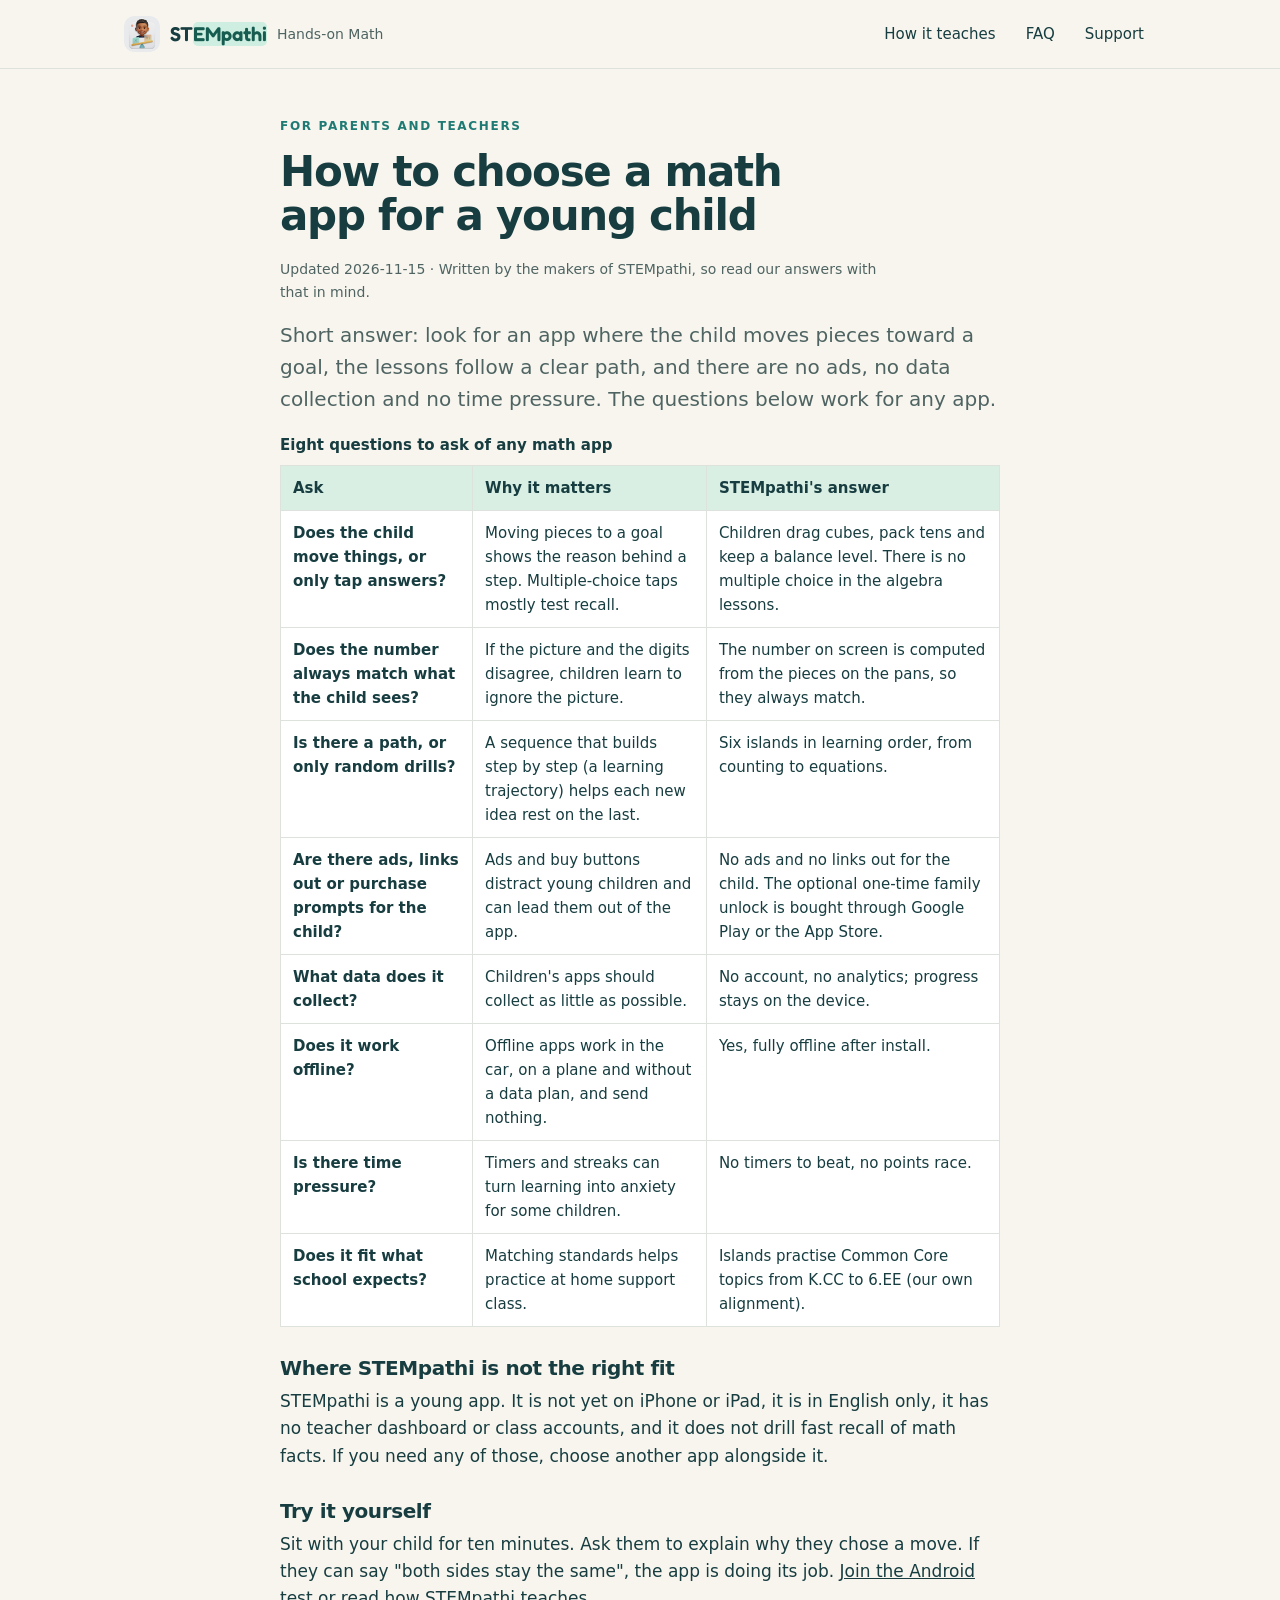
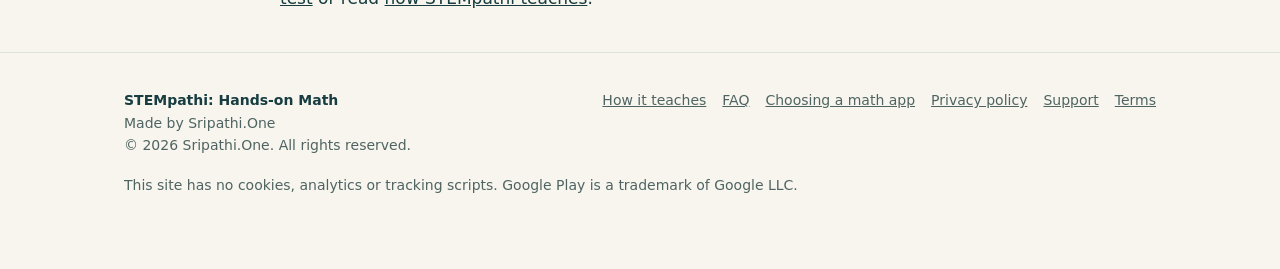
==== choosing-a-math-app/index.html @ e319fe1d "Site facts for the paid 1.0: privacy, support and price lines Co-Authored-By: Claude Opus 5.5 <norep" ====
<!doctype html><html lang="en"><head><meta charset="utf-8"><meta name="viewport" content="width=device-width,initial-scale=1,viewport-fit=cover">
<link rel="icon" href="/img/icon-64.png?v=20261113"><link rel="apple-touch-icon" href="/img/icon-192.png?v=20261113"><link rel="stylesheet" href="/site.css?v=20261115">
<title>How to choose a math app for a young child (ages 5–11)</title>
<meta name="description" content="A plain checklist for choosing a math app for ages 5 to 11: hands-on pieces, a learning path, no ads, no data collection, offline use, no time pressure.">
<link rel="canonical" href="https://stempathi.sripathi.one/choosing-a-math-app/">
<meta property="og:type" content="article"><meta property="og:site_name" content="STEMpathi"><meta property="og:title" content="How to choose a math app for a young child (ages 5–11)"><meta property="og:description" content="A plain checklist for choosing a math app for ages 5 to 11: hands-on pieces, a learning path, no ads, no data collection, offline use, no time pressure."><meta property="og:url" content="https://stempathi.sripathi.one/choosing-a-math-app/"><meta property="og:image" content="https://stempathi.sripathi.one/img/store/feature-1024x500.jpg"><meta property="og:image:alt" content="STEMpathi: hands-on math for ages 5–11. A balance scale with x and six −1 balloons, and Avi the guide.">
<meta name="twitter:card" content="summary_large_image"><meta name="twitter:title" content="How to choose a math app for a young child (ages 5–11)"><meta name="twitter:description" content="A plain checklist for choosing a math app for ages 5 to 11: hands-on pieces, a learning path, no ads, no data collection, offline use, no time pressure."><meta name="twitter:image" content="https://stempathi.sripathi.one/img/store/feature-1024x500.jpg">
<script type="application/ld+json">{"@context": "https://schema.org", "@type": "BreadcrumbList", "itemListElement": [{"@type": "ListItem", "position": 1, "name": "Home", "item": "https://stempathi.sripathi.one/"}, {"@type": "ListItem", "position": 2, "name": "How to choose a math app for a young child (ages 5–11)", "item": "https://stempathi.sripathi.one/choosing-a-math-app/"}]}</script>
<script type="application/ld+json">{"@context": "https://schema.org", "@type": "Article", "headline": "How to choose a math app for a young child", "description": "A plain checklist for choosing a math app for ages 5 to 11: hands-on pieces, a learning path, no ads, no data collection, offline use, no time pressure.", "dateModified": "2026-11-15", "author": {"@type": "Organization", "name": "Sripathi.One"}, "publisher": {"@type": "Organization", "name": "Sripathi.One"}}</script>
</head><body>
<a class="skip" href="#main">Skip to content</a>
<header><div class="wrap"><nav aria-label="Main navigation"><a class="brand" href="/"><img src="/img/icon-64.png?v=20261113" alt="" width="36" height="36"><span class="wm">ST<span class="em">EMpathi</span></span> <small>Hands-on Math</small></a><ul><li><a href="/how-it-teaches/">How it teaches</a></li><li><a href="/faq/">FAQ</a></li><li><a href="/support/">Support</a></li></ul></nav></div></header>
<main id="main"><div class="wrap doc"><div class="eyebrow">For parents and teachers</div><h1>How to choose a math app for a young child</h1>
<p class="meta">Updated 2026-11-15 · Written by the makers of STEMpathi, so read our answers with that in mind.</p>
<p class="lead">Short answer: look for an app where the child moves pieces toward a goal, the lessons follow a clear path, and there are no ads, no data collection and no time pressure. The questions below work for any app.</p>
<div class="table-wrap"><table><caption>Eight questions to ask of any math app</caption>
<thead><tr><th scope="col">Ask</th><th scope="col">Why it matters</th><th scope="col">STEMpathi's answer</th></tr></thead>
<tbody>
<tr><th scope="row">Does the child move things, or only tap answers?</th><td>Moving pieces to a goal shows the reason behind a step. Multiple-choice taps mostly test recall.</td><td>Children drag cubes, pack tens and keep a balance level. There is no multiple choice in the algebra lessons.</td></tr>
<tr><th scope="row">Does the number always match what the child sees?</th><td>If the picture and the digits disagree, children learn to ignore the picture.</td><td>The number on screen is computed from the pieces on the pans, so they always match.</td></tr>
<tr><th scope="row">Is there a path, or only random drills?</th><td>A sequence that builds step by step (a learning trajectory) helps each new idea rest on the last.</td><td>Six islands in learning order, from counting to equations.</td></tr>
<tr><th scope="row">Are there ads, links out or purchase prompts for the child?</th><td>Ads and buy buttons distract young children and can lead them out of the app.</td><td>No ads and no links out for the child. The optional one-time family unlock is bought through Google Play or the App Store.</td></tr>
<tr><th scope="row">What data does it collect?</th><td>Children's apps should collect as little as possible.</td><td>No account, no analytics; progress stays on the device.</td></tr>
<tr><th scope="row">Does it work offline?</th><td>Offline apps work in the car, on a plane and without a data plan, and send nothing.</td><td>Yes, fully offline after install.</td></tr>
<tr><th scope="row">Is there time pressure?</th><td>Timers and streaks can turn learning into anxiety for some children.</td><td>No timers to beat, no points race.</td></tr>
<tr><th scope="row">Does it fit what school expects?</th><td>Matching standards helps practice at home support class.</td><td>Islands practise Common Core topics from K.CC to 6.EE (our own alignment).</td></tr>
</tbody></table></div>
<h2>Where STEMpathi is not the right fit</h2>
<p>STEMpathi is a young app. It is not yet on iPhone or iPad, it is in English only, it has no teacher dashboard or class accounts, and it does not drill fast recall of math facts. If you need any of those, choose another app alongside it.</p>
<h2>Try it yourself</h2>
<p>Sit with your child for ten minutes. Ask them to explain why they chose a move. If they can say "both sides stay the same", the app is doing its job. <a href="/#join">Join the Android test</a> or read <a href="/how-it-teaches/">how STEMpathi teaches</a>.</p></div></main>
<footer><div class="wrap"><div class="row"><div><strong style="color:var(--ink)">STEMpathi: Hands-on Math</strong><br>Made by Sripathi.One<br>© 2026 Sripathi.One. All rights reserved.</div><ul><li><a href="/how-it-teaches/">How it teaches</a></li><li><a href="/faq/">FAQ</a></li><li><a href="/choosing-a-math-app/">Choosing a math app</a></li><li><a href="/privacy/">Privacy policy</a></li><li><a href="/support/">Support</a></li><li><a href="/terms/">Terms</a></li></ul></div><p style="margin-top:18px;max-width:80ch">This site has no cookies, analytics or tracking scripts. Google Play is a trademark of Google LLC.</p></div></footer>
</body></html>
---- site.css ----
:root{color-scheme:light;--ink:#173d40;--muted:#4f6462;--paper:#f7f5ee;--card:#fff;--mint:#d9efe4;--teal:#1f7a74;--teal-dark:#155c58;--line:#dde3dc;--sun:#f2d98a}
*{box-sizing:border-box}html{scroll-behavior:smooth}
body{margin:0;background:var(--paper);color:var(--ink);font:17px/1.6 Inter,-apple-system,"Segoe UI",system-ui,sans-serif;-webkit-font-smoothing:antialiased}
a{color:inherit}a:focus-visible,button:focus-visible{outline:3px solid var(--teal);outline-offset:4px}
.wrap{max-width:1080px;margin:auto;padding:0 24px}
.skip{position:absolute;top:-80px;left:16px;background:#fff;padding:12px;z-index:5}.skip:focus{top:12px}
header{border-bottom:1px solid var(--line);background:rgba(247,245,238,.92);backdrop-filter:blur(6px);position:sticky;top:0;z-index:4}
nav{display:flex;align-items:center;justify-content:space-between;gap:20px;min-height:68px}
.brand{display:inline-flex;align-items:center;gap:10px;font-weight:700;font-size:20px;letter-spacing:-.4px;text-decoration:none}.brand img{width:36px;height:36px;border-radius:10px}
.brand small{font-weight:500;color:var(--muted);font-size:14px;letter-spacing:0}
nav ul{display:flex;gap:6px;list-style:none;margin:0;padding:0}nav ul a{display:inline-flex;align-items:center;min-height:44px;padding:0 12px;border-radius:10px;text-decoration:none;font-weight:500;font-size:15px}nav ul a:hover{background:var(--mint)}
.hero{display:grid;grid-template-columns:1.15fr .85fr;gap:48px;align-items:center;padding:64px 0 56px}
.eyebrow{font-size:12px;letter-spacing:.14em;text-transform:uppercase;font-weight:700;color:var(--teal)}
h1{font-size:clamp(40px,6vw,66px);line-height:1.05;letter-spacing:-.03em;margin:14px 0 20px;text-wrap:balance}h1 em{font-style:normal;color:var(--teal)}
h2{font-size:clamp(26px,3.4vw,36px);line-height:1.15;letter-spacing:-.02em;margin:0 0 10px;text-wrap:balance}h3{font-size:19px;margin:0 0 6px}
p{margin:0 0 16px;max-width:62ch}.lead{font-size:20px;color:var(--muted)}
.cta{display:flex;flex-wrap:wrap;gap:12px;align-items:center;margin:26px 0 14px}
.button{display:inline-flex;align-items:center;justify-content:center;gap:8px;min-height:52px;padding:0 22px;border-radius:14px;background:var(--teal);color:#fff;text-decoration:none;font-weight:600;border:0;font-size:16px}.button:hover{background:var(--teal-dark)}
.button.ghost{background:transparent;color:var(--ink);border:1.5px solid var(--line)}.button.ghost:hover{background:var(--mint)}
.facts{display:flex;flex-wrap:wrap;gap:8px 18px;color:var(--muted);font-size:15px;margin:0}.facts li{list-style:none;display:inline-flex;align-items:center;gap:6px}.facts li::before{content:"";width:8px;height:8px;border-radius:50%;background:var(--teal)}
.facts{padding:0}
.phone{justify-self:center;width:min(300px,80vw);border-radius:30px;border:8px solid #1b2a2b;background:#1b2a2b;box-shadow:0 30px 60px -30px rgba(23,61,64,.45)}.phone img{display:block;width:100%;border-radius:22px}
section{padding:56px 0;border-top:1px solid var(--line)}
.steps{display:grid;grid-template-columns:repeat(3,1fr);gap:28px;margin-top:28px}
.step img{width:100%;border-radius:18px;border:1px solid var(--line);background:#fff}.step .n{display:inline-grid;place-items:center;width:34px;height:34px;border-radius:50%;background:var(--sun);font-weight:700;margin:14px 0 8px}
.cards{display:grid;grid-template-columns:repeat(auto-fit,minmax(230px,1fr));gap:16px;margin-top:24px}
.card{background:var(--card);border:1px solid var(--line);border-radius:18px;padding:22px}.card h3{font-size:17px}.card p{font-size:15px;color:var(--muted);margin:0}
.chapters{display:grid;grid-template-columns:repeat(auto-fit,minmax(210px,1fr));gap:10px;margin-top:22px;padding:0;list-style:none}.chapters li{background:var(--card);border:1px solid var(--line);border-radius:12px;padding:12px 14px;font-size:15px}.chapters b{display:block;color:var(--teal);font-size:12px;letter-spacing:.1em;text-transform:uppercase}
.band{background:var(--mint);border-radius:24px;padding:36px;display:grid;grid-template-columns:1.2fr .8fr;gap:28px;align-items:center}
.band .button{background:var(--ink)}
.email{font-size:20px;font-weight:600;word-break:break-all}
footer{padding:36px 0 56px;border-top:1px solid var(--line);color:var(--muted);font-size:14px}footer .row{display:flex;flex-wrap:wrap;justify-content:space-between;gap:12px 24px}footer ul{display:flex;flex-wrap:wrap;gap:16px;list-style:none;padding:0;margin:0}
.doc{max-width:768px;padding:48px 24px 24px}.doc h1{font-size:clamp(30px,4vw,42px)}.doc h2{font-size:20px;margin:30px 0 8px}.doc .meta{color:var(--muted);font-size:14px}.doc p{max-width:70ch}
details{border:1px solid var(--line);border-radius:12px;padding:12px 16px;background:var(--card);margin:0 0 10px}summary{cursor:pointer;font-weight:600}
/* Images retain their intrinsic ratio even when HTML width/height reserve space. */
img{max-width:100%;height:auto}
.phone img{height:auto}
section{scroll-margin-top:88px}
.hero{gap:56px;padding:48px 0;min-height:680px}
.hero-preview{margin:0;min-width:0;text-align:center}
.hero-preview .phone{margin:auto;width:min(272px,100%);border-width:6px;border-color:#294c4b;border-radius:30px}
.hero-preview figcaption{font-size:12px;line-height:1.5;color:var(--muted);margin-top:16px}
.status-dot{display:inline-block;width:7px;height:7px;background:var(--teal);border-radius:50%;margin-right:5px}
.example{display:flex;flex-wrap:wrap;gap:8px 16px;align-items:center;margin:24px 0;padding:18px 20px;background:#e6eee6;border:1px solid #d4dfd5;border-radius:20px;font-size:25px;font-weight:600;max-width:390px}
.example small{flex-basis:100%;font-size:14px;font-weight:400;color:var(--muted)}
.example-arrow{color:var(--teal)}
.beta-note{font-size:13px;color:var(--muted);margin-top:16px;max-width:48ch}
.section-heading{display:flex;align-items:end;gap:40px;justify-content:space-between}
.section-heading p{max-width:32ch;color:var(--muted);font-size:15px;margin:0}
.lesson-gallery{gap:32px}
.shot{background:linear-gradient(145deg,#e3eee6,#f0e9d8);border:1px solid var(--line);padding:20px;border-radius:26px;display:grid;place-items:center}
.shot a{display:block;width:100%;max-width:258px}
.shot img{display:block;width:100%;height:auto;border-radius:16px;border:0;box-shadow:0 14px 26px -16px #173d4055}
.step .n{font-size:12px;width:auto;height:auto;background:none;color:var(--teal);margin:20px 0 8px}
.step p{color:var(--muted);font-size:15px}
.step .capture-label{font-size:12px;color:var(--muted)}
.preview-note{font-size:14px;color:var(--muted);max-width:80ch;margin:22px 0 0;padding:16px 20px;border-left:3px solid #84b6a4}
.join-details{border-left:1px solid #adcdbd;padding-left:28px;font-size:15px}
.join-details ul{padding-left:19px}.join-details li{margin:8px 0}
.band h2{margin-top:12px}.footer-note{margin-top:20px;font-size:12px}
@media(max-width:800px){.hero{grid-template-columns:1fr;gap:32px;padding:36px 0;min-height:0}.hero-preview .phone{width:min(280px,88vw)}.steps{grid-template-columns:1fr}.lesson-gallery{gap:36px}.shot a{max-width:280px}.band{grid-template-columns:1fr;padding:26px}.join-details{border-left:0;border-top:1px solid #adcdbd;padding:20px 0 0}.section-heading{display:block}.section-heading p{margin-top:16px;max-width:50ch}nav{flex-wrap:wrap;gap:0;padding:12px 0}nav ul{width:100%;justify-content:space-between}nav ul a{padding:0 8px;font-size:14px}.brand small{font-size:12px}section{padding:40px 0}}
@media(prefers-reduced-motion:reduce){html{scroll-behavior:auto}}
.join-steps{list-style:none;counter-reset:joining;display:grid;grid-template-columns:repeat(3,minmax(0,1fr));gap:20px;padding:0;margin:28px 0 0}
.join-steps li{background:var(--card);border:1px solid var(--line);border-radius:24px;padding:24px;min-width:0;display:flex;flex-direction:column;align-items:flex-start}
.step-number{display:grid;place-items:center;width:40px;height:40px;border-radius:50%;background:var(--mint);color:var(--teal-dark);font-weight:700;margin-bottom:18px}
.join-steps h3{font-size:21px;line-height:1.3;margin-bottom:14px}.join-steps p{font-size:15px;color:var(--muted)}
.join-steps a{overflow-wrap:anywhere}.join-steps .button{font-size:15px;min-height:52px;padding:12px 17px;line-height:1.4;margin-top:auto;text-align:center}
.join-steps .beta-note{font-size:12px;margin-bottom:0;margin-top:16px}
@media(max-width:800px){.join-steps{grid-template-columns:1fr}.join-steps li{padding:24px}.join-steps .button{width:100%}}
/* STEMpathi wordmark D + "Drop, balance, glow" (founder 2026-11-10) */
@font-face{font-family:"Fredoka";src:url("/fonts/Fredoka-Variable.ttf") format("truetype");font-weight:300 700;font-display:swap}
.wm{font-family:Fredoka,Inter,system-ui,sans-serif;font-weight:600;letter-spacing:0;color:var(--ink)}
.wm .em{background:#cdeee0;color:#175c50;border-radius:5px}
.logo-motion{display:inline-flex;flex-direction:column;align-items:stretch;margin:0 0 22px;font-family:Fredoka,Inter,system-ui,sans-serif}
.logo-motion .word{display:flex;align-items:flex-end;font-weight:600;font-size:clamp(46px,8vw,80px);line-height:1;color:var(--ink);white-space:nowrap}
.logo-motion .emw{position:relative;display:inline-flex;align-items:flex-end}
.logo-motion .hl{position:absolute;left:0;right:0;top:16%;bottom:-5%;border-radius:8px;background:#cdeee0;transform-origin:50% 50%;animation:lm-hl 3.6s cubic-bezier(.3,.7,.4,1) both}
.logo-motion .l{display:inline-block;position:relative;transform-origin:50% 100%;animation:lm-drop 3.6s cubic-bezier(.3,.7,.4,1) both}
.logo-motion .emw .l{color:#175c50}
.logo-motion .star{position:absolute;left:50%;top:.17em;width:.26em;height:.26em;margin-left:-.15em;transform-origin:50% 50%;animation:lm-star 3.6s ease-out both}
.logo-motion .beamrow{position:relative;height:24px;margin-top:12px}
.logo-motion .beam{position:absolute;left:-8px;right:-8px;top:0;height:7px;border-radius:4px;background:var(--teal);transform-origin:50% 50%;animation:lm-beam 3.6s ease-in-out both}
.logo-motion .fulcrum{position:absolute;left:50%;top:7px;width:0;height:0;border-left:12px solid transparent;border-right:12px solid transparent;border-bottom:16px solid var(--teal);transform:translateX(-50%);animation:lm-fulcrum 3.6s ease-out both}
.logo-motion .tag{font-weight:500;font-size:clamp(18px,2.4vw,24px);color:var(--teal);margin-top:6px;animation:lm-sub 3.6s ease-out both}
@keyframes lm-drop{0%{transform:translateY(-120px);opacity:0}7%{transform:translateY(0) scale(1.2,.76);opacity:1}11%{transform:translateY(-12px) scale(.93,1.09)}15%{transform:translateY(0) scale(1.04,.96)}18%,100%{transform:none;opacity:1}}
@keyframes lm-beam{0%,33%{transform:scaleX(0)}41%{transform:scaleX(1) rotate(0)}48%{transform:scaleX(1) rotate(-7deg)}56%{transform:scaleX(1) rotate(4deg)}63%{transform:scaleX(1) rotate(-1.5deg)}68%,100%{transform:scaleX(1) rotate(0)}}
@keyframes lm-fulcrum{0%,36%{transform:translateX(-50%) scale(0)}44%,100%{transform:translateX(-50%) scale(1)}}
@keyframes lm-hl{0%,66%{transform:scaleX(0)}77%{transform:scaleX(1.06)}82%,100%{transform:scaleX(1)}}
@keyframes lm-star{0%,82%{transform:scale(0) rotate(-40deg)}89%{transform:scale(1.35) rotate(15deg)}94%{transform:scale(1) rotate(0)}97%{transform:scale(1.15)}100%{transform:scale(1)}}
@keyframes lm-sub{0%,80%{opacity:0;transform:translateY(10px)}92%,100%{opacity:1;transform:none}}
@media (prefers-reduced-motion:reduce){.logo-motion *{animation:none!important}}
.kv{display:grid;grid-template-columns:max-content 1fr;gap:6px 18px;margin:10px 0 0}.kv dt{font-weight:700;color:var(--teal)}.kv dd{margin:0;color:var(--ink)}
@media (max-width:560px){.kv{grid-template-columns:1fr}.kv dt{margin-top:8px}}
.table-wrap{overflow-x:auto;margin:18px 0}.table-wrap table{border-collapse:collapse;width:100%;min-width:560px;font-size:15px;background:var(--card)}
.table-wrap caption{text-align:left;font-weight:700;padding:0 0 8px}.table-wrap th,.table-wrap td{border:1px solid var(--line);padding:10px 12px;text-align:left;vertical-align:top}
.table-wrap thead th{background:var(--mint)}.table-wrap td.codes{font-size:13px;color:var(--muted)}
.refs{font-size:14px;color:var(--muted)}.refs li{margin:0 0 8px}

.store-strip{list-style:none;margin:8px 0 0;padding:4px 0 18px;display:flex;gap:0;overflow-x:auto;scroll-snap-type:x mandatory;-webkit-overflow-scrolling:touch;border-radius:18px}
.store-strip li{flex:0 0 auto;width:min(270px,62vw);scroll-snap-align:start}
.store-strip img{display:block;width:100%;height:auto}
.store-strip li:first-child img{border-radius:18px 0 0 18px}.store-strip li:last-child img{border-radius:0 18px 18px 0}
.trust-cards{grid-template-columns:repeat(auto-fit,minmax(230px,1fr))}
#trust{padding:56px 0}
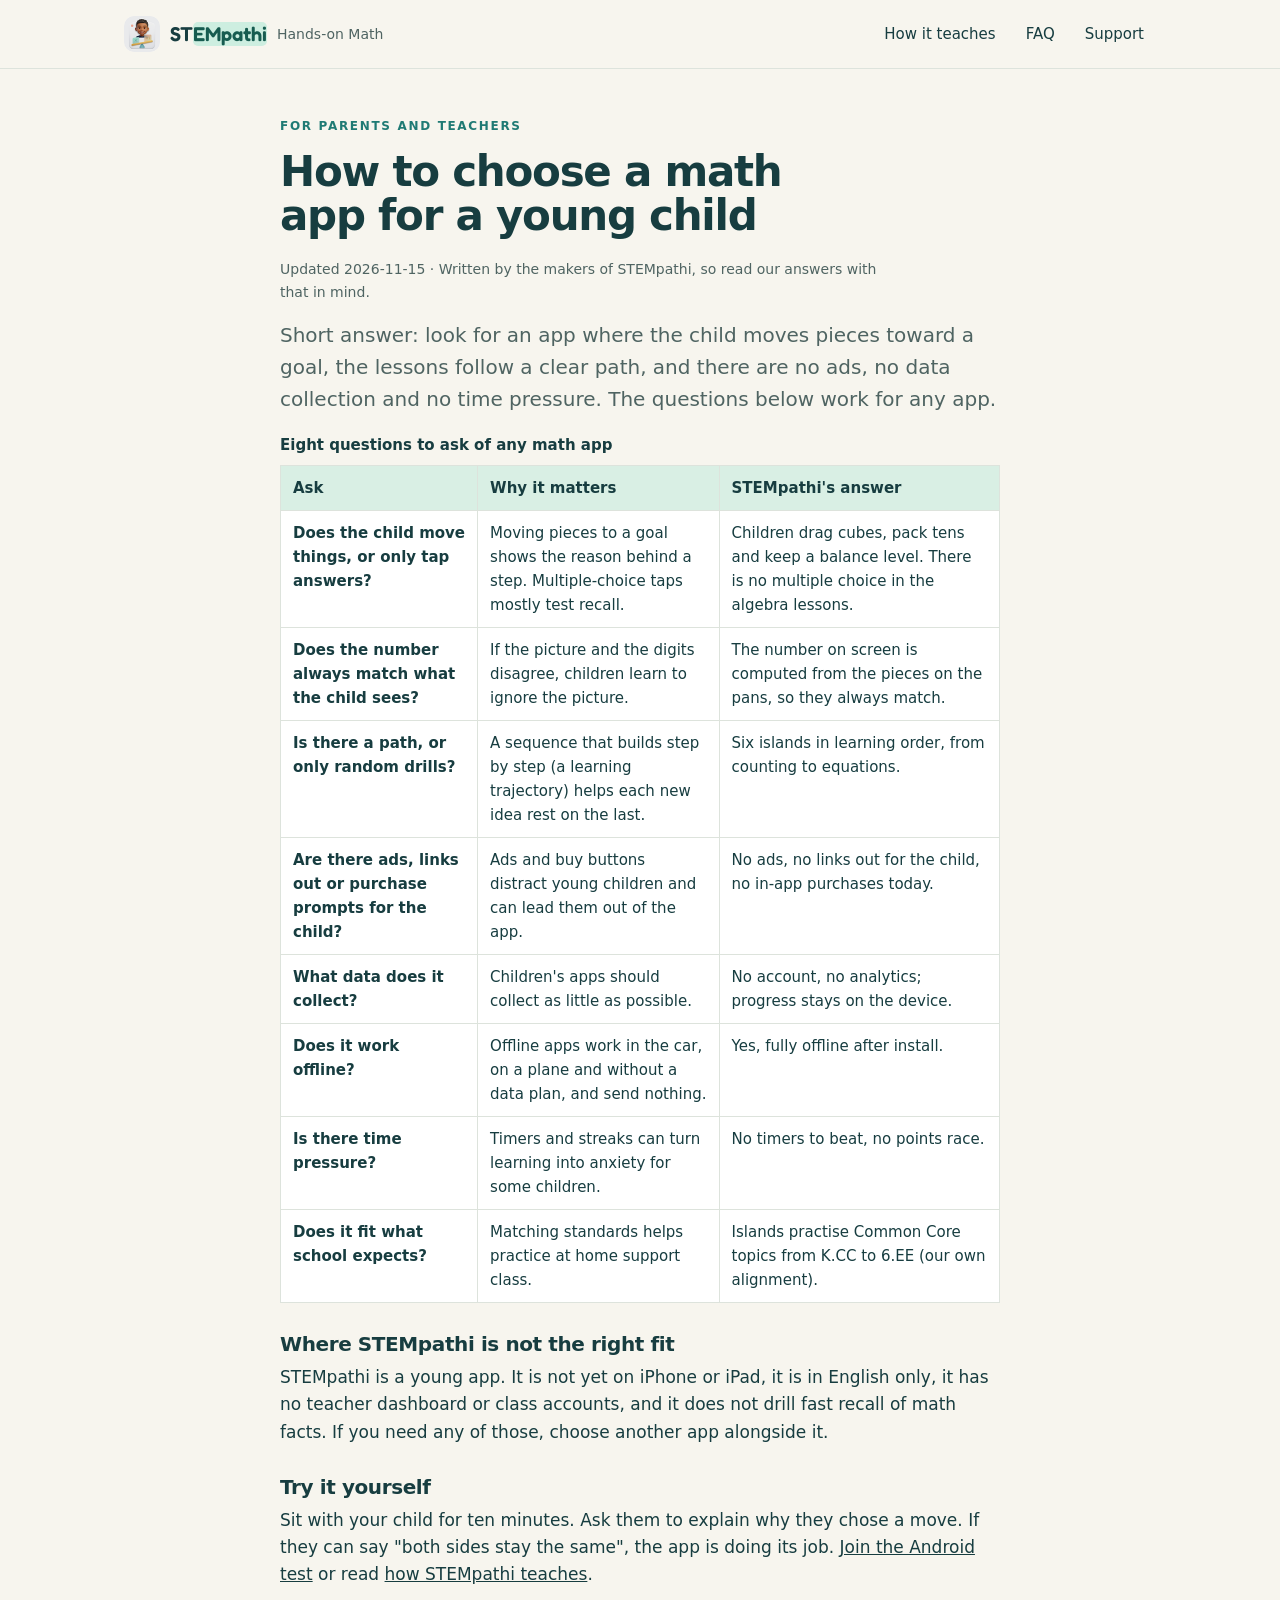
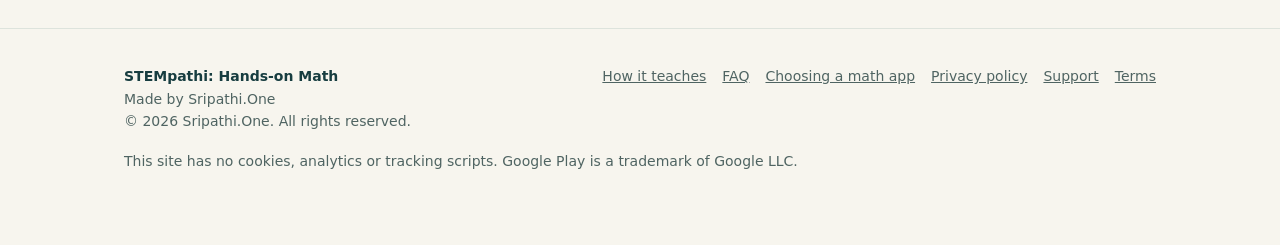
==== commit 5e427925: "Limit this change to the privacy and support pages Co-Authored-By: Claude Opus 5.5 <noreply@anthropi" ====
--- a/choosing-a-math-app/index.html
+++ b/choosing-a-math-app/index.html
@@ -19,7 +19,7 @@
 <tr><th scope="row">Does the child move things, or only tap answers?</th><td>Moving pieces to a goal shows the reason behind a step. Multiple-choice taps mostly test recall.</td><td>Children drag cubes, pack tens and keep a balance level. There is no multiple choice in the algebra lessons.</td></tr>
 <tr><th scope="row">Does the number always match what the child sees?</th><td>If the picture and the digits disagree, children learn to ignore the picture.</td><td>The number on screen is computed from the pieces on the pans, so they always match.</td></tr>
 <tr><th scope="row">Is there a path, or only random drills?</th><td>A sequence that builds step by step (a learning trajectory) helps each new idea rest on the last.</td><td>Six islands in learning order, from counting to equations.</td></tr>
-<tr><th scope="row">Are there ads, links out or purchase prompts for the child?</th><td>Ads and buy buttons distract young children and can lead them out of the app.</td><td>No ads and no links out for the child. The optional one-time family unlock is bought through Google Play or the App Store.</td></tr>
+<tr><th scope="row">Are there ads, links out or purchase prompts for the child?</th><td>Ads and buy buttons distract young children and can lead them out of the app.</td><td>No ads, no links out for the child, no in-app purchases today.</td></tr>
 <tr><th scope="row">What data does it collect?</th><td>Children's apps should collect as little as possible.</td><td>No account, no analytics; progress stays on the device.</td></tr>
 <tr><th scope="row">Does it work offline?</th><td>Offline apps work in the car, on a plane and without a data plan, and send nothing.</td><td>Yes, fully offline after install.</td></tr>
 <tr><th scope="row">Is there time pressure?</th><td>Timers and streaks can turn learning into anxiety for some children.</td><td>No timers to beat, no points race.</td></tr>
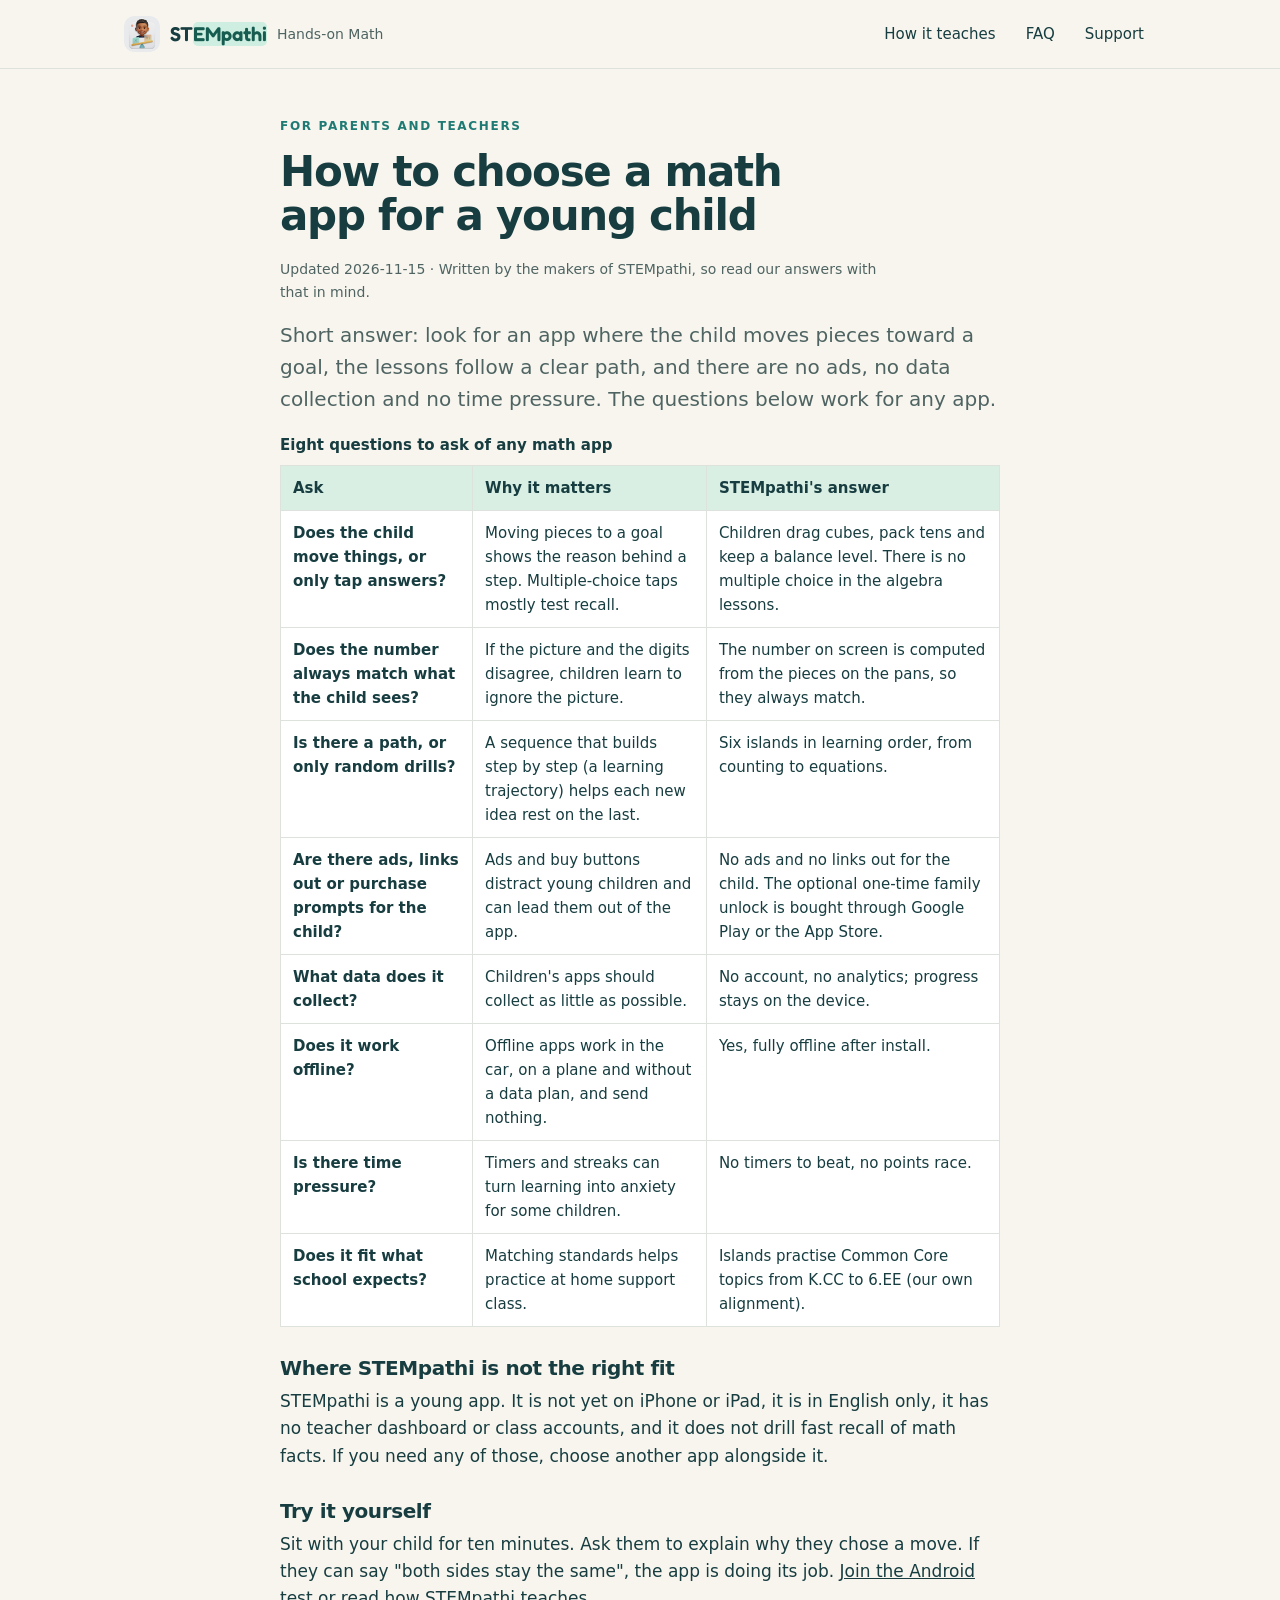
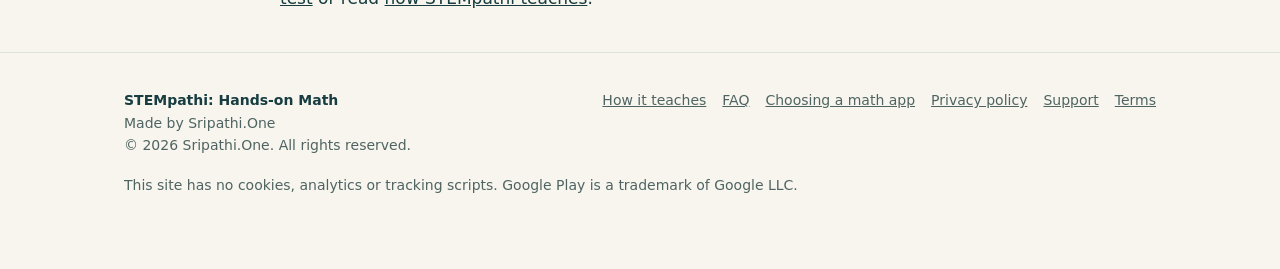
==== commit 12f7ef27: "Price lines for the paid 1.0: home, FAQ, method, checklist, llms.txt Co-Authored-By: Claude Opus 5.5" ====
--- a/choosing-a-math-app/index.html
+++ b/choosing-a-math-app/index.html
@@ -19,7 +19,7 @@
 <tr><th scope="row">Does the child move things, or only tap answers?</th><td>Moving pieces to a goal shows the reason behind a step. Multiple-choice taps mostly test recall.</td><td>Children drag cubes, pack tens and keep a balance level. There is no multiple choice in the algebra lessons.</td></tr>
 <tr><th scope="row">Does the number always match what the child sees?</th><td>If the picture and the digits disagree, children learn to ignore the picture.</td><td>The number on screen is computed from the pieces on the pans, so they always match.</td></tr>
 <tr><th scope="row">Is there a path, or only random drills?</th><td>A sequence that builds step by step (a learning trajectory) helps each new idea rest on the last.</td><td>Six islands in learning order, from counting to equations.</td></tr>
-<tr><th scope="row">Are there ads, links out or purchase prompts for the child?</th><td>Ads and buy buttons distract young children and can lead them out of the app.</td><td>No ads, no links out for the child, no in-app purchases today.</td></tr>
+<tr><th scope="row">Are there ads, links out or purchase prompts for the child?</th><td>Ads and buy buttons distract young children and can lead them out of the app.</td><td>No ads and no links out for the child. The optional one-time family unlock is bought through Google Play or the App Store.</td></tr>
 <tr><th scope="row">What data does it collect?</th><td>Children's apps should collect as little as possible.</td><td>No account, no analytics; progress stays on the device.</td></tr>
 <tr><th scope="row">Does it work offline?</th><td>Offline apps work in the car, on a plane and without a data plan, and send nothing.</td><td>Yes, fully offline after install.</td></tr>
 <tr><th scope="row">Is there time pressure?</th><td>Timers and streaks can turn learning into anxiety for some children.</td><td>No timers to beat, no points race.</td></tr>
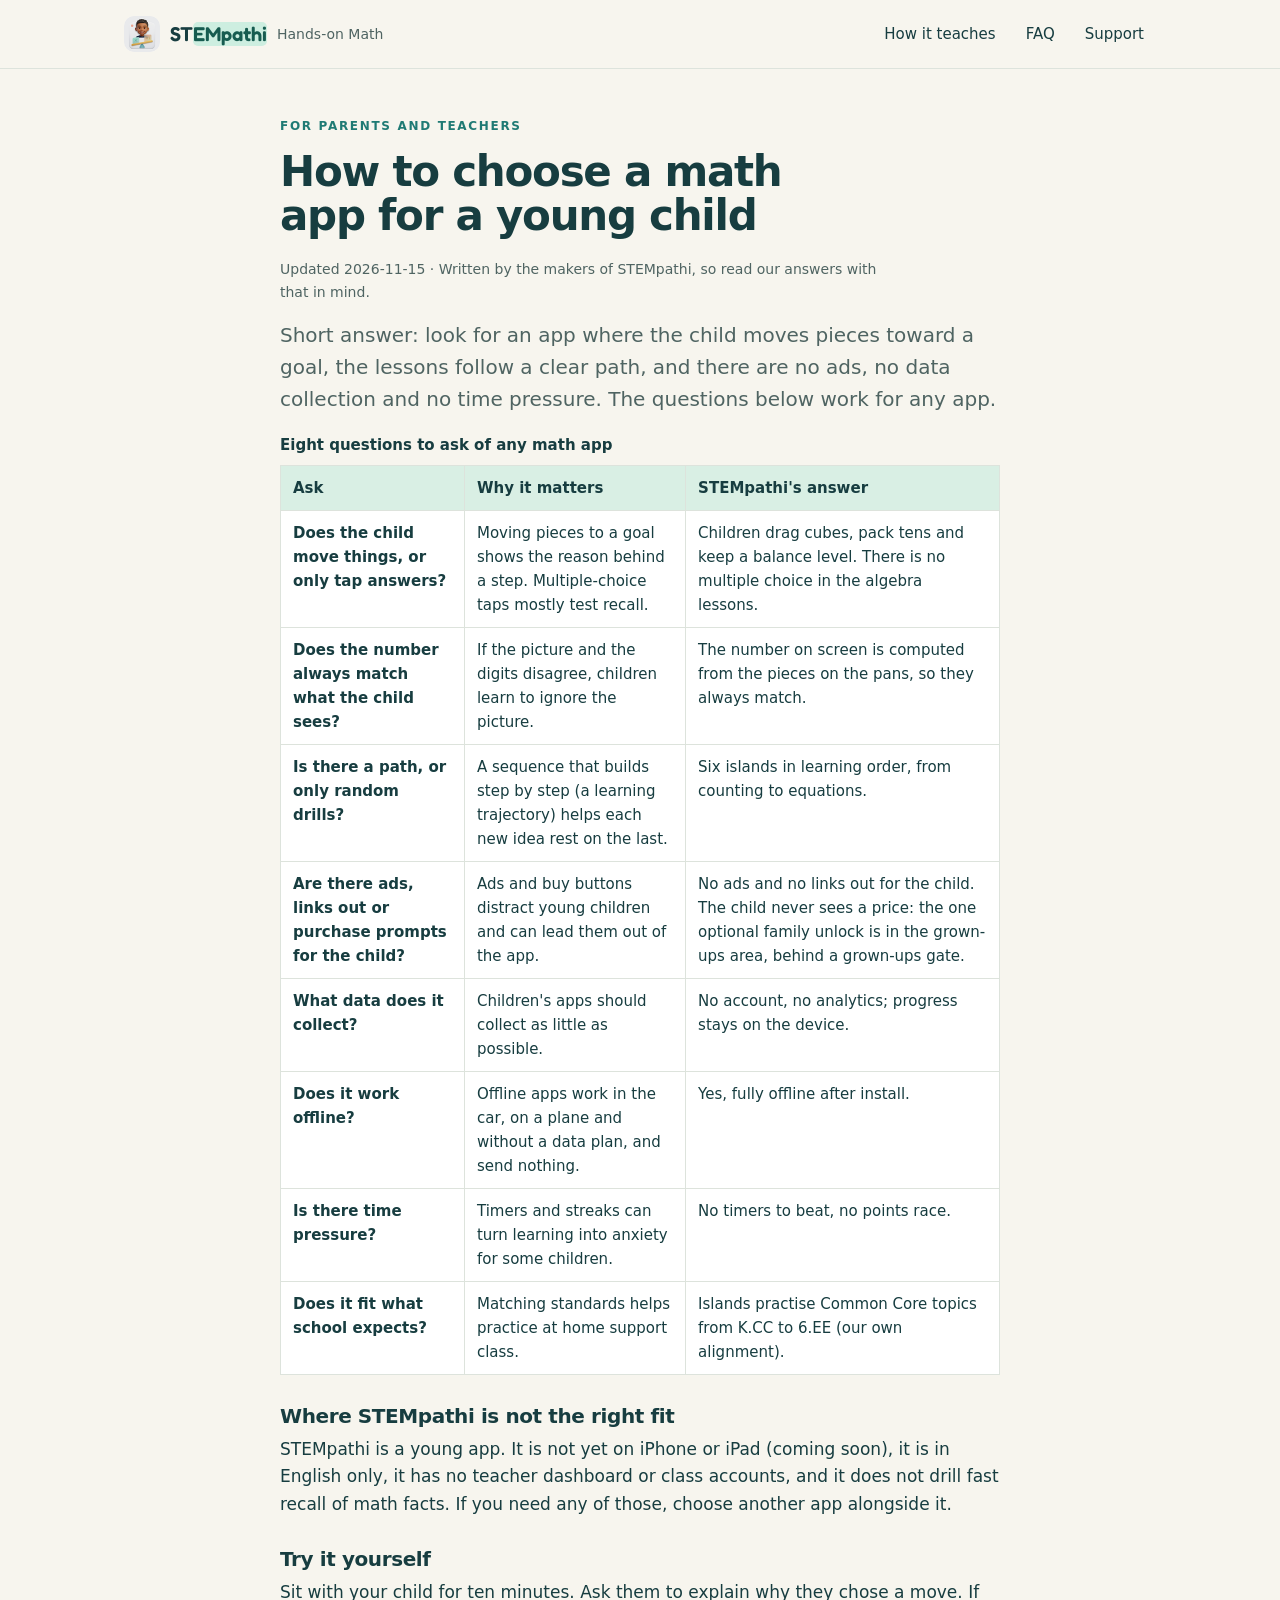
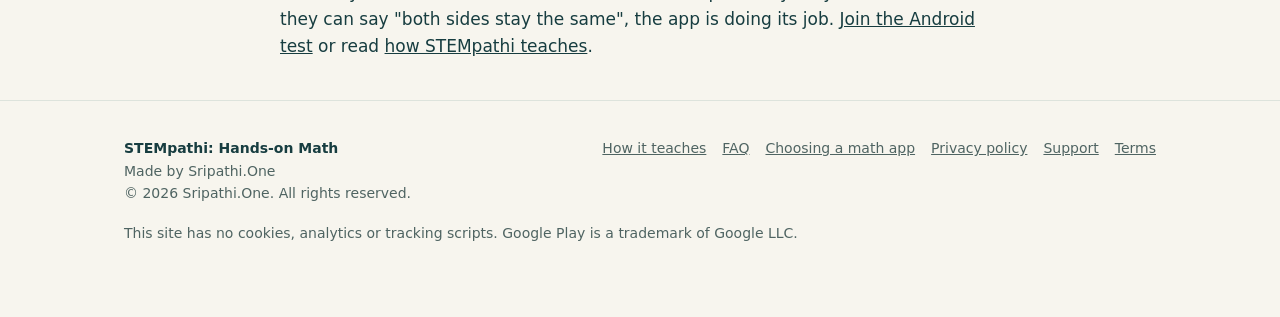
==== commit 0d56d133: "Launch facts: Google Play live, free part, iPhone coming soon, /test/ to /get/ Free part: all of kin" ====
--- a/choosing-a-math-app/index.html
+++ b/choosing-a-math-app/index.html
@@ -19,14 +19,14 @@
 <tr><th scope="row">Does the child move things, or only tap answers?</th><td>Moving pieces to a goal shows the reason behind a step. Multiple-choice taps mostly test recall.</td><td>Children drag cubes, pack tens and keep a balance level. There is no multiple choice in the algebra lessons.</td></tr>
 <tr><th scope="row">Does the number always match what the child sees?</th><td>If the picture and the digits disagree, children learn to ignore the picture.</td><td>The number on screen is computed from the pieces on the pans, so they always match.</td></tr>
 <tr><th scope="row">Is there a path, or only random drills?</th><td>A sequence that builds step by step (a learning trajectory) helps each new idea rest on the last.</td><td>Six islands in learning order, from counting to equations.</td></tr>
-<tr><th scope="row">Are there ads, links out or purchase prompts for the child?</th><td>Ads and buy buttons distract young children and can lead them out of the app.</td><td>No ads and no links out for the child. The optional one-time family unlock is bought through Google Play or the App Store.</td></tr>
+<tr><th scope="row">Are there ads, links out or purchase prompts for the child?</th><td>Ads and buy buttons distract young children and can lead them out of the app.</td><td>No ads and no links out for the child. The child never sees a price: the one optional family unlock is in the grown-ups area, behind a grown-ups gate.</td></tr>
 <tr><th scope="row">What data does it collect?</th><td>Children's apps should collect as little as possible.</td><td>No account, no analytics; progress stays on the device.</td></tr>
 <tr><th scope="row">Does it work offline?</th><td>Offline apps work in the car, on a plane and without a data plan, and send nothing.</td><td>Yes, fully offline after install.</td></tr>
 <tr><th scope="row">Is there time pressure?</th><td>Timers and streaks can turn learning into anxiety for some children.</td><td>No timers to beat, no points race.</td></tr>
 <tr><th scope="row">Does it fit what school expects?</th><td>Matching standards helps practice at home support class.</td><td>Islands practise Common Core topics from K.CC to 6.EE (our own alignment).</td></tr>
 </tbody></table></div>
 <h2>Where STEMpathi is not the right fit</h2>
-<p>STEMpathi is a young app. It is not yet on iPhone or iPad, it is in English only, it has no teacher dashboard or class accounts, and it does not drill fast recall of math facts. If you need any of those, choose another app alongside it.</p>
+<p>STEMpathi is a young app. It is not yet on iPhone or iPad (coming soon), it is in English only, it has no teacher dashboard or class accounts, and it does not drill fast recall of math facts. If you need any of those, choose another app alongside it.</p>
 <h2>Try it yourself</h2>
 <p>Sit with your child for ten minutes. Ask them to explain why they chose a move. If they can say "both sides stay the same", the app is doing its job. <a href="/#join">Join the Android test</a> or read <a href="/how-it-teaches/">how STEMpathi teaches</a>.</p></div></main>
 <footer><div class="wrap"><div class="row"><div><strong style="color:var(--ink)">STEMpathi: Hands-on Math</strong><br>Made by Sripathi.One<br>© 2026 Sripathi.One. All rights reserved.</div><ul><li><a href="/how-it-teaches/">How it teaches</a></li><li><a href="/faq/">FAQ</a></li><li><a href="/choosing-a-math-app/">Choosing a math app</a></li><li><a href="/privacy/">Privacy policy</a></li><li><a href="/support/">Support</a></li><li><a href="/terms/">Terms</a></li></ul></div><p style="margin-top:18px;max-width:80ch">This site has no cookies, analytics or tracking scripts. Google Play is a trademark of Google LLC.</p></div></footer>
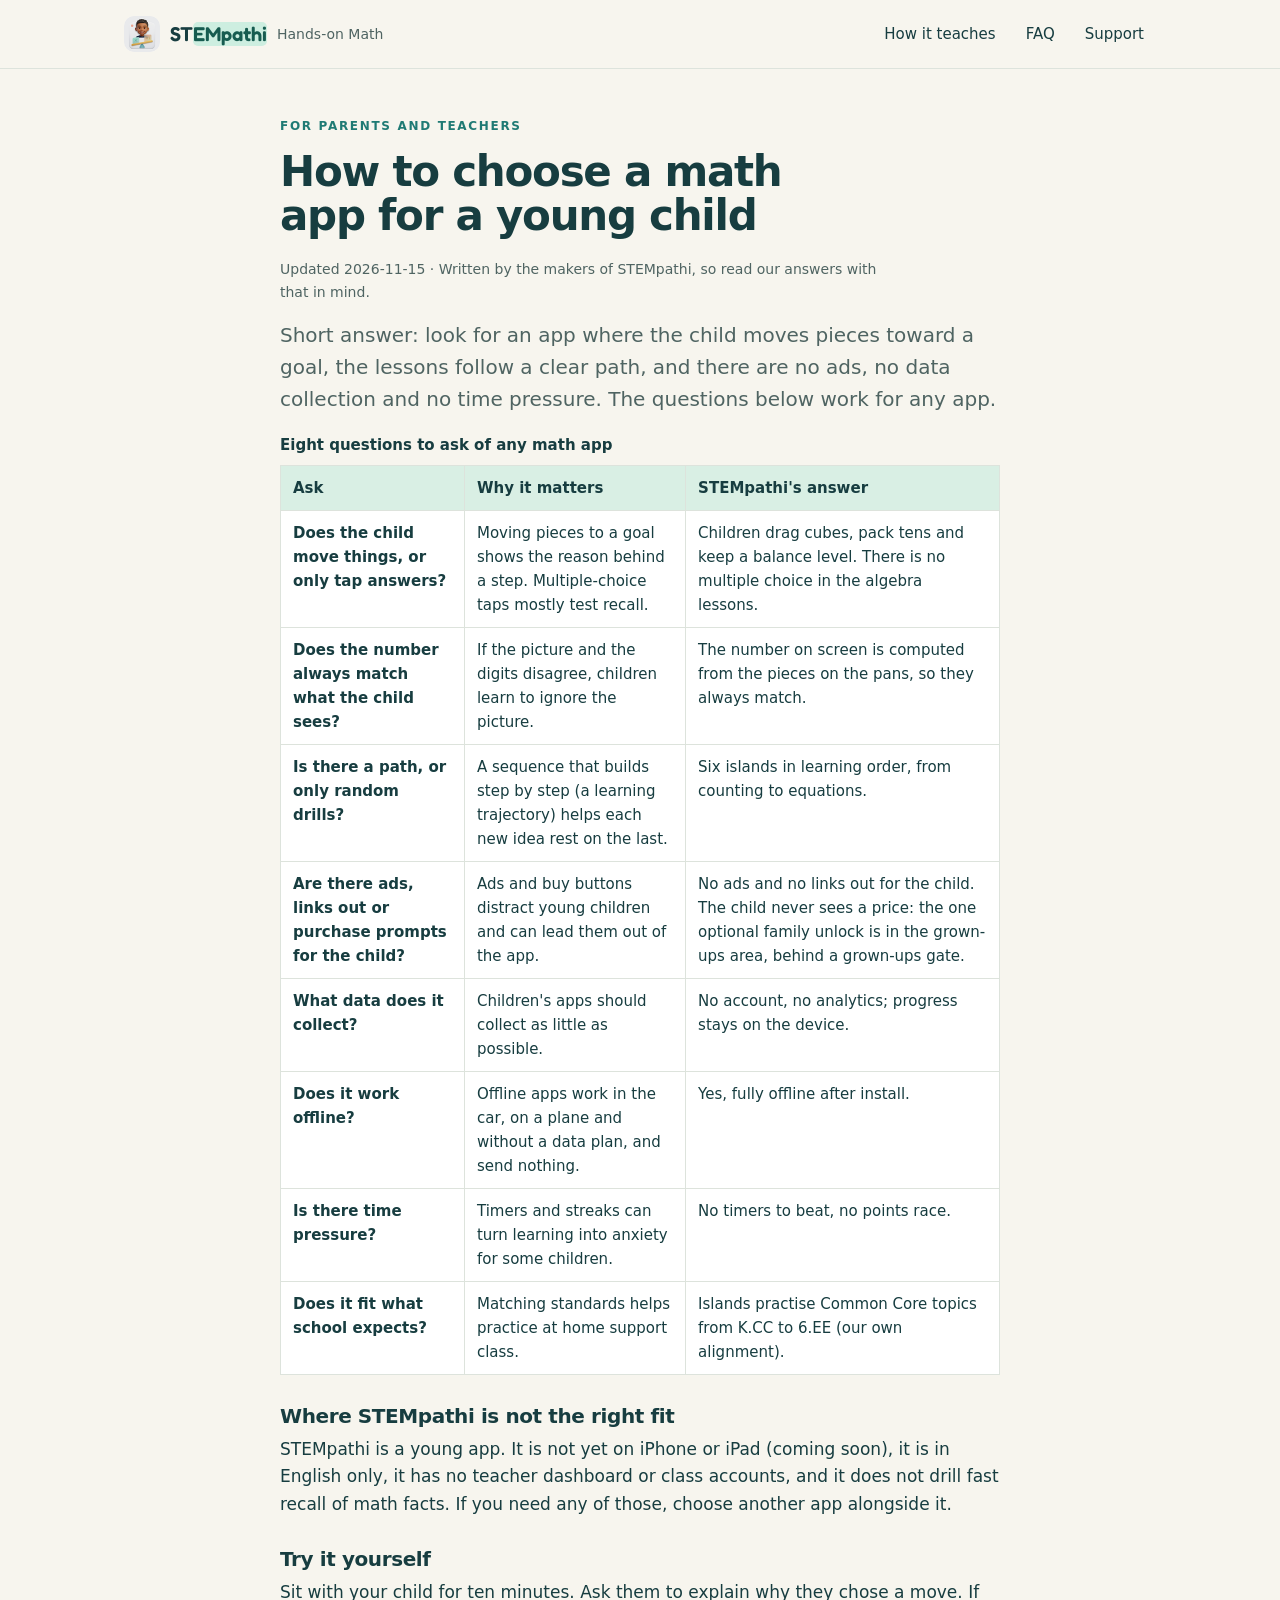
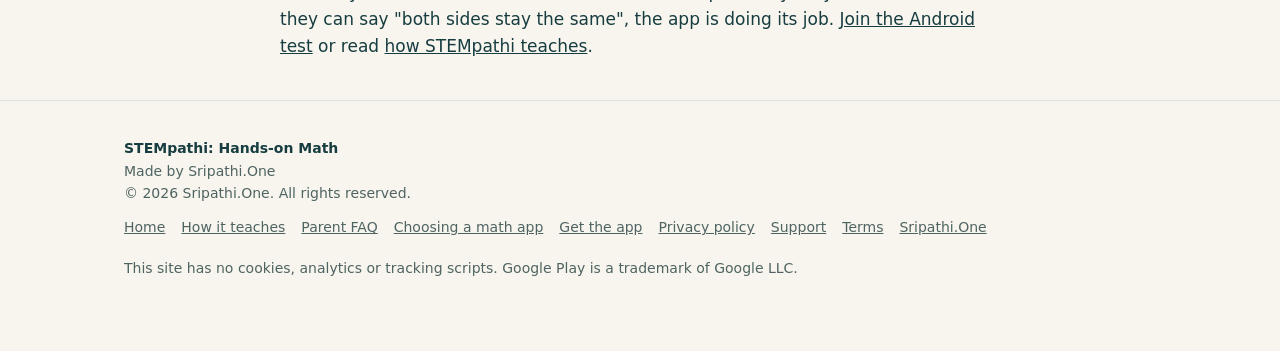
==== commit 0952c65a: "SEO and speed: titles, share images, schema, WebP, icons, 404, footers Co-Authored-By: Claude Opus 5" ====
--- a/choosing-a-math-app/index.html
+++ b/choosing-a-math-app/index.html
@@ -1,10 +1,10 @@
 <!doctype html><html lang="en"><head><meta charset="utf-8"><meta name="viewport" content="width=device-width,initial-scale=1,viewport-fit=cover">
-<link rel="icon" href="/img/icon-64.png?v=20261113"><link rel="apple-touch-icon" href="/img/icon-192.png?v=20261113"><link rel="stylesheet" href="/site.css?v=20261115">
-<title>How to choose a math app for a young child (ages 5–11)</title>
-<meta name="description" content="A plain checklist for choosing a math app for ages 5 to 11: hands-on pieces, a learning path, no ads, no data collection, offline use, no time pressure.">
+<link rel="stylesheet" href="/site.css?v=20261115">
+<title>How to Choose a Math App for Kids 5–11: Parent Checklist | STEMpathi</title><link rel="icon" href="/favicon.ico" sizes="32x32"><link rel="icon" type="image/png" href="/img/icon-64.png?v=20261113"><link rel="apple-touch-icon" href="/img/apple-touch-icon-180.png">
+<meta name="description" content="An eight-question checklist for choosing a math app for kids 5–11: hands-on pieces, a learning path, no ads, no data collection, offline use and no time pressure.">
 <link rel="canonical" href="https://stempathi.sripathi.one/choosing-a-math-app/">
-<meta property="og:type" content="article"><meta property="og:site_name" content="STEMpathi"><meta property="og:title" content="How to choose a math app for a young child (ages 5–11)"><meta property="og:description" content="A plain checklist for choosing a math app for ages 5 to 11: hands-on pieces, a learning path, no ads, no data collection, offline use, no time pressure."><meta property="og:url" content="https://stempathi.sripathi.one/choosing-a-math-app/"><meta property="og:image" content="https://stempathi.sripathi.one/img/store/feature-1024x500.jpg"><meta property="og:image:alt" content="STEMpathi: hands-on math for ages 5–11. A balance scale with x and six −1 balloons, and Avi the guide.">
-<meta name="twitter:card" content="summary_large_image"><meta name="twitter:title" content="How to choose a math app for a young child (ages 5–11)"><meta name="twitter:description" content="A plain checklist for choosing a math app for ages 5 to 11: hands-on pieces, a learning path, no ads, no data collection, offline use, no time pressure."><meta name="twitter:image" content="https://stempathi.sripathi.one/img/store/feature-1024x500.jpg">
+<meta property="og:type" content="article"><meta property="og:site_name" content="STEMpathi"><meta property="og:title" content="How to choose a math app for a young child (ages 5–11)"><meta property="og:description" content="A plain checklist for choosing a math app for ages 5 to 11: hands-on pieces, a learning path, no ads, no data collection, offline use, no time pressure."><meta property="og:url" content="https://stempathi.sripathi.one/choosing-a-math-app/"><meta property="og:image" content="https://stempathi.sripathi.one/img/og-1200x630.jpg"><meta property="og:image:width" content="1200"><meta property="og:image:height" content="630"><meta property="og:image:alt" content="STEMpathi: hands-on math for ages 5–11. A balance scale with x and six −1 balloons, and Avi the guide.">
+<meta name="twitter:card" content="summary_large_image"><meta name="twitter:title" content="How to choose a math app for a young child (ages 5–11)"><meta name="twitter:description" content="A plain checklist for choosing a math app for ages 5 to 11: hands-on pieces, a learning path, no ads, no data collection, offline use, no time pressure."><meta name="twitter:image" content="https://stempathi.sripathi.one/img/og-1200x630.jpg">
 <script type="application/ld+json">{"@context": "https://schema.org", "@type": "BreadcrumbList", "itemListElement": [{"@type": "ListItem", "position": 1, "name": "Home", "item": "https://stempathi.sripathi.one/"}, {"@type": "ListItem", "position": 2, "name": "How to choose a math app for a young child (ages 5–11)", "item": "https://stempathi.sripathi.one/choosing-a-math-app/"}]}</script>
 <script type="application/ld+json">{"@context": "https://schema.org", "@type": "Article", "headline": "How to choose a math app for a young child", "description": "A plain checklist for choosing a math app for ages 5 to 11: hands-on pieces, a learning path, no ads, no data collection, offline use, no time pressure.", "dateModified": "2026-11-15", "author": {"@type": "Organization", "name": "Sripathi.One"}, "publisher": {"@type": "Organization", "name": "Sripathi.One"}}</script>
 </head><body>
@@ -29,5 +29,5 @@
 <p>STEMpathi is a young app. It is not yet on iPhone or iPad (coming soon), it is in English only, it has no teacher dashboard or class accounts, and it does not drill fast recall of math facts. If you need any of those, choose another app alongside it.</p>
 <h2>Try it yourself</h2>
 <p>Sit with your child for ten minutes. Ask them to explain why they chose a move. If they can say "both sides stay the same", the app is doing its job. <a href="/#join">Join the Android test</a> or read <a href="/how-it-teaches/">how STEMpathi teaches</a>.</p></div></main>
-<footer><div class="wrap"><div class="row"><div><strong style="color:var(--ink)">STEMpathi: Hands-on Math</strong><br>Made by Sripathi.One<br>© 2026 Sripathi.One. All rights reserved.</div><ul><li><a href="/how-it-teaches/">How it teaches</a></li><li><a href="/faq/">FAQ</a></li><li><a href="/choosing-a-math-app/">Choosing a math app</a></li><li><a href="/privacy/">Privacy policy</a></li><li><a href="/support/">Support</a></li><li><a href="/terms/">Terms</a></li></ul></div><p style="margin-top:18px;max-width:80ch">This site has no cookies, analytics or tracking scripts. Google Play is a trademark of Google LLC.</p></div></footer>
+<footer><div class="wrap"><div class="row"><div><strong style="color:var(--ink)">STEMpathi: Hands-on Math</strong><br>Made by Sripathi.One<br>© 2026 Sripathi.One. All rights reserved.</div><ul><li><a href="/">Home</a></li><li><a href="/how-it-teaches/">How it teaches</a></li><li><a href="/faq/">Parent FAQ</a></li><li><a href="/choosing-a-math-app/">Choosing a math app</a></li><li><a href="/get/">Get the app</a></li><li><a href="/privacy/">Privacy policy</a></li><li><a href="/support/">Support</a></li><li><a href="/terms/">Terms</a></li><li><a href="https://sripathi.one">Sripathi.One</a></li></ul></div><p style="margin-top:18px;max-width:80ch">This site has no cookies, analytics or tracking scripts. Google Play is a trademark of Google LLC.</p></div></footer>
 </body></html>
--- a/site.css
+++ b/site.css
@@ -81,7 +81,7 @@
 .logo-motion .beamrow{position:relative;height:24px;margin-top:12px}
 .logo-motion .beam{position:absolute;left:-8px;right:-8px;top:0;height:7px;border-radius:4px;background:var(--teal);transform-origin:50% 50%;animation:lm-beam 3.6s ease-in-out both}
 .logo-motion .fulcrum{position:absolute;left:50%;top:7px;width:0;height:0;border-left:12px solid transparent;border-right:12px solid transparent;border-bottom:16px solid var(--teal);transform:translateX(-50%);animation:lm-fulcrum 3.6s ease-out both}
-.logo-motion .tag{font-weight:500;font-size:clamp(18px,2.4vw,24px);color:var(--teal);margin-top:6px;animation:lm-sub 3.6s ease-out both}
+.logo-motion .tag{font-weight:500;font-size:clamp(18px,2.4vw,24px);color:var(--teal-dark);margin-top:6px;animation:lm-sub 3.6s ease-out both}
 @keyframes lm-drop{0%{transform:translateY(-120px);opacity:0}7%{transform:translateY(0) scale(1.2,.76);opacity:1}11%{transform:translateY(-12px) scale(.93,1.09)}15%{transform:translateY(0) scale(1.04,.96)}18%,100%{transform:none;opacity:1}}
 @keyframes lm-beam{0%,33%{transform:scaleX(0)}41%{transform:scaleX(1) rotate(0)}48%{transform:scaleX(1) rotate(-7deg)}56%{transform:scaleX(1) rotate(4deg)}63%{transform:scaleX(1) rotate(-1.5deg)}68%,100%{transform:scaleX(1) rotate(0)}}
 @keyframes lm-fulcrum{0%,36%{transform:translateX(-50%) scale(0)}44%,100%{transform:translateX(-50%) scale(1)}}
@@ -100,5 +100,14 @@
 .store-strip li{flex:0 0 auto;width:min(270px,62vw);scroll-snap-align:start}
 .store-strip img{display:block;width:100%;height:auto}
 .store-strip li:first-child img{border-radius:18px 0 0 18px}.store-strip li:last-child img{border-radius:0 18px 18px 0}
+
 .trust-cards{grid-template-columns:repeat(auto-fit,minmax(230px,1fr))}
 #trust{padding:56px 0}
+
+.soon-chip{display:inline-flex;align-items:center;min-height:44px;padding:8px 16px;border:2px dashed var(--line);border-radius:999px;color:var(--muted);font-weight:600;font-size:15px;background:transparent;cursor:default;vertical-align:middle}
+/* Google Play badge: Google's official file, which already includes its clear space. Shown 200px wide, never stretched, recoloured, cropped, bordered or shadowed. */
+.play-badge{display:inline-block;line-height:0;border-radius:10px;vertical-align:middle;min-height:48px}
+.play-badge img{width:200px;height:auto;display:block}
+.play-badge:focus-visible{outline:3px solid var(--teal);outline-offset:2px}
+
+h2.h3{font-size:1.17em;margin:0 0 6px}
